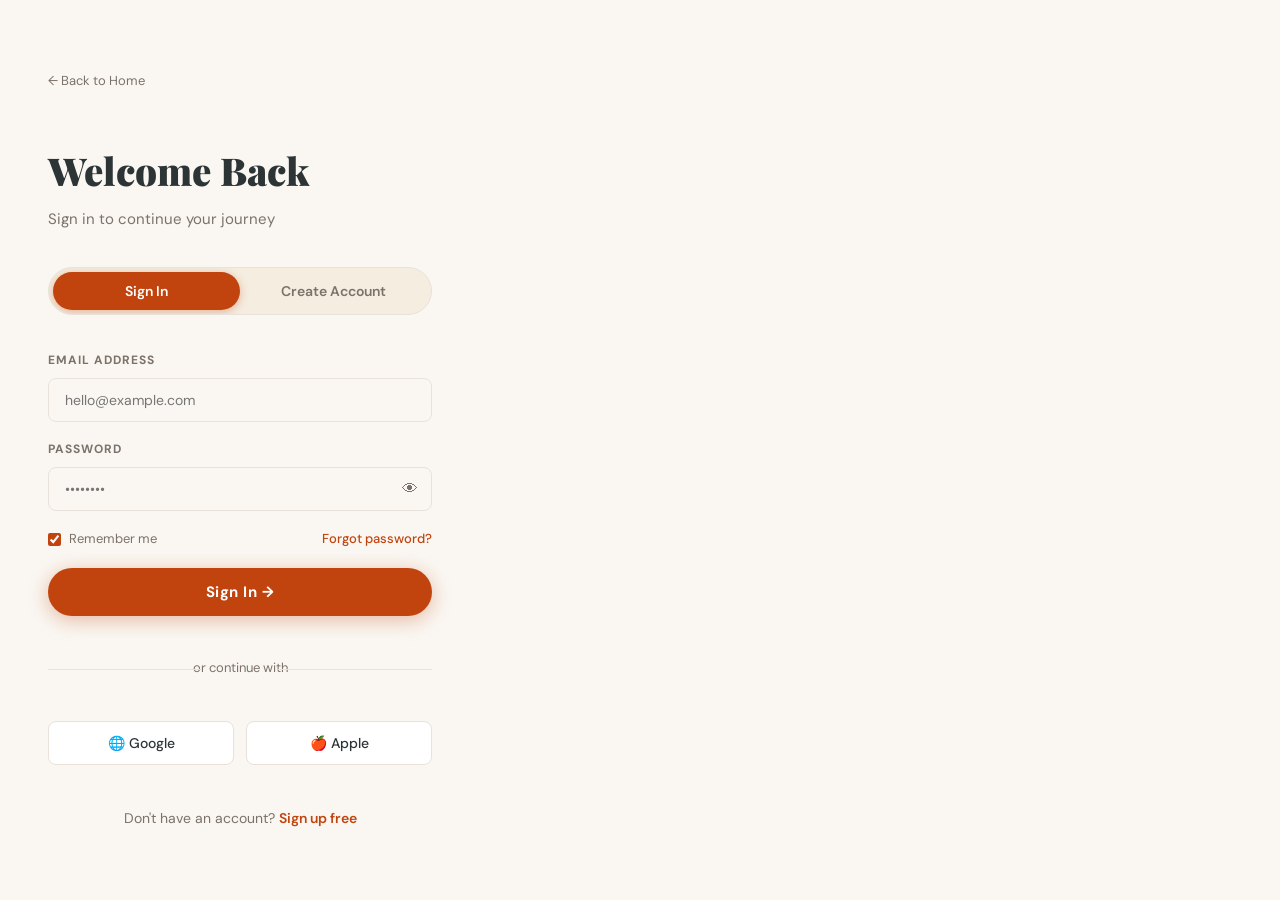
==== auth.html @ 00dd5964 "Files added" ====
<!DOCTYPE html>
<html lang="en">
<head>
  <meta charset="UTF-8">
  <meta name="viewport" content="width=device-width, initial-scale=1.0">
  <title>Login — Safar Mehfil</title>
  <link rel="stylesheet" href="styles.css">
  <style>
    body { background: var(--cream); }
    .auth-page { min-height: 100vh; display: flex; }
    .auth-left {
      flex: 1;
      position: relative;
      overflow: hidden;
    }
    .auth-left-bg {
      position: absolute; inset: 0;
      background: url('https://images.unsplash.com/photo-1476514525535-07fb3b4ae5f1?w=1000&q=80') center/cover no-repeat;
    }
    .auth-left-overlay {
      position: absolute; inset: 0;
      background: linear-gradient(to top, rgba(20,12,5,.88) 35%, rgba(20,12,5,.3));
      padding: 48px;
      display: flex; flex-direction: column; justify-content: space-between;
    }
    .auth-left-logo { display: flex; align-items: center; gap: 10px; color: #fff; font-family: var(--font-display); font-size: 20px; font-weight: 700; }
    .auth-left-content { color: #fff; }
    .auth-left-title { font-family: var(--font-display); font-size: 3.2rem; font-weight: 900; line-height: 1.05; margin-bottom: 20px; }
    .auth-left-title em { font-style: italic; color: var(--gold); }
    .auth-left-subtitle { font-size: 1.05rem; color: rgba(255,255,255,.7); max-width: 380px; line-height: 1.7; }
    .auth-left-features { display: flex; flex-direction: column; gap: 14px; margin-top: 32px; }
    .auth-feature { display: flex; align-items: center; gap: 12px; color: rgba(255,255,255,.85); font-size: 14px; }
    .auth-feature-icon { width: 32px; height: 32px; border-radius: 8px; background: rgba(255,255,255,.12); display: flex; align-items: center; justify-content: center; font-size: 14px; flex-shrink: 0; }
    .auth-right {
      width: 480px;
      padding: 60px 48px;
      display: flex;
      flex-direction: column;
      justify-content: center;
      background: var(--cream);
      overflow-y: auto;
    }
    .back-link { display: flex; align-items: center; gap: 6px; font-size: 13px; color: var(--warm-gray); margin-bottom: 48px; transition: color var(--transition); }
    .back-link:hover { color: var(--terracotta); }
    .auth-title { font-family: var(--font-display); font-size: 2.4rem; font-weight: 900; margin-bottom: 6px; color: var(--slate); }
    .auth-subtitle { color: var(--warm-gray); margin-bottom: 36px; font-size: 15px; }
    .auth-tabs { display: flex; background: var(--sand); border-radius: 50px; padding: 4px; margin-bottom: 36px; gap: 0; }
    .auth-tab { flex: 1; padding: 10px 20px; border-radius: 50px; font-size: 14px; font-weight: 600; color: var(--warm-gray); transition: all var(--transition); text-align: center; }
    .auth-tab.active { background: var(--terracotta); color: #fff; box-shadow: 0 2px 8px rgba(193,68,14,.35); }
    .form-row { display: grid; grid-template-columns: 1fr 1fr; gap: 16px; }
    .password-wrapper { position: relative; }
    .password-toggle { position: absolute; right: 14px; top: 50%; transform: translateY(-50%); font-size: 16px; cursor: pointer; color: var(--warm-gray); }
    .remember-row { display: flex; align-items: center; justify-content: space-between; gap: 12px; }
    .checkbox-label { display: flex; align-items: center; gap: 8px; font-size: 13px; color: var(--warm-gray); cursor: pointer; }
    .checkbox-label input { accent-color: var(--terracotta); }
    .forgot-link { font-size: 13px; color: var(--terracotta); font-weight: 500; }
    .auth-submit { width: 100%; padding: 14px; background: var(--terracotta); color: #fff; border-radius: 50px; font-size: 15px; font-weight: 700; letter-spacing: 0.5px; transition: all var(--transition); box-shadow: 0 4px 20px rgba(193,68,14,.35); }
    .auth-submit:hover { background: var(--rust); transform: translateY(-2px); box-shadow: 0 8px 28px rgba(193,68,14,.45); }
    .auth-divider { text-align: center; color: var(--warm-gray); font-size: 13px; position: relative; margin: 24px 0; }
    .auth-divider::before, .auth-divider::after { content: ''; position: absolute; top: 50%; width: 40%; height: 1px; background: var(--light-gray); }
    .auth-divider::before { left: 0; }
    .auth-divider::after { right: 0; }
    .social-btns { display: grid; grid-template-columns: 1fr 1fr; gap: 12px; }
    .social-btn { display: flex; align-items: center; justify-content: center; gap: 8px; padding: 12px; border: 1.5px solid var(--light-gray); border-radius: var(--radius-sm); font-size: 14px; font-weight: 500; color: var(--slate); transition: all var(--transition); background: var(--white); }
    .social-btn:hover { border-color: var(--terracotta); color: var(--terracotta); }
    .auth-switch { text-align: center; font-size: 14px; color: var(--warm-gray); margin-top: 24px; }
    .auth-switch a { color: var(--terracotta); font-weight: 600; }
    @media (max-width: 1024px) { .auth-left { display: none; } .auth-right { width: 100%; } }
    @media (max-width: 480px) { .auth-right { padding: 32px 24px; } .form-row { grid-template-columns: 1fr; } .auth-title { font-size: 2rem; } }
  </style>
</head>
<body>

<div class="toast-container" id="toast-container"></div>

<div class="auth-page">
  <!-- Left visual -->
  <div class="auth-left">
    <div class="auth-left-bg"></div>
    <div class="auth-left-overlay">
      <div class="auth-left-logo">
        <div class="logo-icon">✈</div>
        Safar Mehfil
      </div>
      <div class="auth-left-content">
        <h2 class="auth-left-title">Your World<br><em>Awaits You</em></h2>
        <p class="auth-left-subtitle">Join 98,000+ travellers discovering, saving, and reliving the world's most extraordinary destinations.</p>
        <div class="auth-left-features">
          <div class="auth-feature">
            <div class="auth-feature-icon">🌍</div>
            <span>Explore 2,400+ curated destinations worldwide</span>
          </div>
          <div class="auth-feature">
            <div class="auth-feature-icon">❤️</div>
            <span>Save your dream destinations to a personal wishlist</span>
          </div>
          <div class="auth-feature">
            <div class="auth-feature-icon">📸</div>
            <span>Capture and relive your travel memories forever</span>
          </div>
          <div class="auth-feature">
            <div class="auth-feature-icon">📖</div>
            <span>Flip through our beautiful interactive guidebook</span>
          </div>
        </div>
      </div>
      <div style="color:rgba(255,255,255,.4);font-size:12px">
        © 2025 Safar Mehfil. All rights reserved.
      </div>
    </div>
  </div>

  <!-- Right form -->
  <div class="auth-right">
    <a href="index.html" class="back-link">← Back to Home</a>

    <div class="auth-title" id="auth-title">Welcome Back</div>
    <div class="auth-subtitle" id="auth-subtitle">Sign in to continue your journey</div>

    <!-- Tabs -->
    <div class="auth-tabs">
      <button class="auth-tab active" data-tab="login" id="tab-login">Sign In</button>
      <button class="auth-tab" data-tab="signup" id="tab-signup">Create Account</button>
    </div>

    <!-- Login Form -->
    <div class="auth-form active" id="form-login" style="display:flex; flex-direction:column; gap:18px">
      <div class="form-group" style="margin-bottom:0">
        <label class="form-label" for="login-email">Email Address</label>
        <input class="form-input" type="email" id="login-email" placeholder="hello@example.com">
      </div>
      <div class="form-group" style="margin-bottom:0">
        <label class="form-label" for="login-password">Password</label>
        <div class="password-wrapper">
          <input class="form-input" type="password" id="login-password" placeholder="••••••••">
          <span class="password-toggle" onclick="togglePass('login-password', this)">👁</span>
        </div>
      </div>
      <div class="remember-row">
        <label class="checkbox-label">
          <input type="checkbox" checked>
          Remember me
        </label>
        <a href="#" class="forgot-link">Forgot password?</a>
      </div>
      <button class="auth-submit" id="login-btn">Sign In →</button>

      <div class="auth-divider">or continue with</div>
      <div class="social-btns">
        <button class="social-btn">🌐 Google</button>
        <button class="social-btn">🍎 Apple</button>
      </div>
      <div class="auth-switch">
        Don't have an account? <a href="#" onclick="switchTab('signup')">Sign up free</a>
      </div>
    </div>

    <!-- Signup Form -->
    <div class="auth-form" id="form-signup" style="display:none; flex-direction:column; gap:18px">
      <div class="form-row">
        <div class="form-group" style="margin-bottom:0">
          <label class="form-label" for="signup-first">First Name</label>
          <input class="form-input" type="text" id="signup-first" placeholder="Jane">
        </div>
        <div class="form-group" style="margin-bottom:0">
          <label class="form-label" for="signup-last">Last Name</label>
          <input class="form-input" type="text" id="signup-last" placeholder="Doe">
        </div>
      </div>
      <div class="form-group" style="margin-bottom:0">
        <label class="form-label" for="signup-email">Email Address</label>
        <input class="form-input" type="email" id="signup-email" placeholder="hello@example.com">
      </div>
      <div class="form-group" style="margin-bottom:0">
        <label class="form-label" for="signup-password">Password</label>
        <div class="password-wrapper">
          <input class="form-input" type="password" id="signup-password" placeholder="Min. 8 characters">
          <span class="password-toggle" onclick="togglePass('signup-password', this)">👁</span>
        </div>
      </div>
      <label class="checkbox-label">
        <input type="checkbox">
        I agree to the <a href="#" style="color:var(--terracotta)">Terms of Service</a> and <a href="#" style="color:var(--terracotta)">Privacy Policy</a>
      </label>
      <button class="auth-submit" id="signup-btn">Create Account →</button>

      <div class="auth-divider">or sign up with</div>
      <div class="social-btns">
        <button class="social-btn">🌐 Google</button>
        <button class="social-btn">🍎 Apple</button>
      </div>
      <div class="auth-switch">
        Already have an account? <a href="#" onclick="switchTab('login')">Sign in</a>
      </div>
    </div>
  </div>
</div>

<script src="script.js"></script>
<script>
  function switchTab(tab) {
    const tabs = document.querySelectorAll('.auth-tab');
    const forms = { login: document.getElementById('form-login'), signup: document.getElementById('form-signup') };
    tabs.forEach(t => t.classList.toggle('active', t.dataset.tab === tab));
    Object.entries(forms).forEach(([k, f]) => { f.style.display = k === tab ? 'flex' : 'none'; });
    document.getElementById('auth-title').textContent = tab === 'login' ? 'Welcome Back' : 'Join the Journey';
    document.getElementById('auth-subtitle').textContent = tab === 'login' ? 'Sign in to continue your journey' : 'Create your free account today';
  }

  document.querySelectorAll('.auth-tab').forEach(tab => {
    tab.addEventListener('click', () => switchTab(tab.dataset.tab));
  });

  function togglePass(id, icon) {
    const input = document.getElementById(id);
    if (input.type === 'password') { input.type = 'text'; icon.textContent = '🙈'; }
    else { input.type = 'password'; icon.textContent = '👁'; }
  }

  // Apply dark mode to navbar in auth
  const navbarEl = document.getElementById('navbar');
  if (navbarEl) navbarEl.style.display = 'none';
</script>
</body>
</html>
---- styles.css ----
/* ============================================================
   Safar Mehfil — Global Stylesheet
   Aesthetic: Editorial / Warm Luxury / Organic
   ============================================================ */

@import url('https://fonts.googleapis.com/css2?family=Playfair+Display:ital,wght@0,400;0,700;0,900;1,400;1,700&family=DM+Sans:wght@300;400;500;600&family=Cormorant+Garamond:ital,wght@0,300;0,500;1,300;1,500&display=swap');

/* ── CSS Variables ── */
:root {
  --sand:       #f5ede0;
  --cream:      #faf7f2;
  --terracotta: #c1440e;
  --rust:       #e05c2a;
  --gold:       #c9963b;
  --moss:       #4a6741;
  --slate:      #2d3436;
  --warm-gray:  #7c7269;
  --light-gray: #e8e2da;
  --white:      #ffffff;
  --shadow-sm:  0 2px 12px rgba(45,52,54,.08);
  --shadow-md:  0 8px 32px rgba(45,52,54,.14);
  --shadow-lg:  0 20px 60px rgba(45,52,54,.18);
  --radius-sm:  8px;
  --radius-md:  16px;
  --radius-lg:  28px;
  --font-display: 'Playfair Display', Georgia, serif;
  --font-body:    'DM Sans', sans-serif;
  --font-accent:  'Cormorant Garamond', Georgia, serif;
  --transition:   0.3s cubic-bezier(0.4,0,0.2,1);
}

/* Dark mode */
[data-theme="dark"] {
  --sand:       #1e1a17;
  --cream:      #13110e;
  --terracotta: #e05c2a;
  --gold:       #d4a84b;
  --moss:       #6a9461;
  --slate:      #f5ede0;
  --warm-gray:  #a09690;
  --light-gray: #2e2822;
  --white:      #1e1a17;
  --shadow-sm:  0 2px 12px rgba(0,0,0,.3);
  --shadow-md:  0 8px 32px rgba(0,0,0,.4);
  --shadow-lg:  0 20px 60px rgba(0,0,0,.5);
}

/* ── Reset & Base ── */
*, *::before, *::after { box-sizing: border-box; margin: 0; padding: 0; }
html { scroll-behavior: smooth; font-size: 16px; }
body {
  font-family: var(--font-body);
  background: var(--cream);
  color: var(--slate);
  line-height: 1.6;
  overflow-x: hidden;
  transition: background var(--transition), color var(--transition);
}
img { display: block; width: 100%; height: 100%; object-fit: cover; }
a { color: inherit; text-decoration: none; }
ul { list-style: none; }
button { cursor: pointer; border: none; background: none; font-family: var(--font-body); }
input, textarea, select { font-family: var(--font-body); }

/* ── Scrollbar ── */
::-webkit-scrollbar { width: 6px; }
::-webkit-scrollbar-track { background: var(--cream); }
::-webkit-scrollbar-thumb { background: var(--gold); border-radius: 3px; }

/* ── Utility Classes ── */
.container { max-width: 1280px; margin: 0 auto; padding: 0 24px; }
.section-label {
  font-family: var(--font-body);
  font-size: 11px;
  font-weight: 600;
  letter-spacing: 3px;
  text-transform: uppercase;
  color: var(--terracotta);
  margin-bottom: 12px;
}
.section-title {
  font-family: var(--font-display);
  font-size: clamp(2rem, 4vw, 3.2rem);
  font-weight: 700;
  color: var(--slate);
  line-height: 1.15;
}
.btn {
  display: inline-flex;
  align-items: center;
  gap: 8px;
  padding: 12px 28px;
  border-radius: 50px;
  font-size: 14px;
  font-weight: 600;
  letter-spacing: 0.5px;
  transition: all var(--transition);
}
.btn-primary {
  background: var(--terracotta);
  color: #fff;
  box-shadow: 0 4px 20px rgba(193,68,14,.35);
}
.btn-primary:hover { background: var(--rust); transform: translateY(-2px); box-shadow: 0 8px 28px rgba(193,68,14,.45); }
.btn-outline {
  background: transparent;
  color: var(--slate);
  border: 1.5px solid var(--light-gray);
}
.btn-outline:hover { border-color: var(--terracotta); color: var(--terracotta); transform: translateY(-2px); }
.btn-ghost {
  background: rgba(255,255,255,.15);
  color: #fff;
  border: 1.5px solid rgba(255,255,255,.4);
  backdrop-filter: blur(8px);
}
.btn-ghost:hover { background: rgba(255,255,255,.25); }
.tag {
  display: inline-block;
  padding: 4px 12px;
  border-radius: 20px;
  font-size: 11px;
  font-weight: 600;
  letter-spacing: 0.5px;
  background: var(--sand);
  color: var(--warm-gray);
}
.tag-terracotta { background: rgba(193,68,14,.12); color: var(--terracotta); }
.tag-moss { background: rgba(74,103,65,.12); color: var(--moss); }
.tag-gold { background: rgba(201,150,59,.15); color: var(--gold); }

/* ============================================================
   NAVBAR
   ============================================================ */
.navbar {
  position: fixed;
  top: 0; left: 0; right: 0;
  z-index: 1000;
  padding: 0 24px;
  height: 72px;
  display: flex;
  align-items: center;
  justify-content: space-between;
  transition: all var(--transition);
}
.navbar.scrolled {
  background: var(--cream);
  box-shadow: var(--shadow-sm);
  border-bottom: 1px solid var(--light-gray);
}
.navbar.transparent { background: transparent; }
.navbar-logo {
  display: flex;
  align-items: center;
  gap: 10px;
  font-family: var(--font-display);
  font-size: 22px;
  font-weight: 700;
  color: var(--slate);
  z-index: 1001;
}
.navbar.transparent .navbar-logo,
.navbar.transparent .nav-link { color: #fff; }
.navbar.transparent .nav-link::after { background: #fff; }
.logo-icon {
  width: 36px; height: 36px;
  background: var(--terracotta);
  border-radius: 10px;
  display: flex; align-items: center; justify-content: center;
  color: #fff; font-size: 18px;
  flex-shrink: 0;
}
.nav-links {
  display: flex;
  align-items: center;
  gap: 8px;
}
.nav-link {
  position: relative;
  padding: 8px 14px;
  font-size: 14px;
  font-weight: 500;
  color: var(--slate);
  border-radius: var(--radius-sm);
  transition: color var(--transition);
}
.nav-link::after {
  content: '';
  position: absolute;
  bottom: 4px; left: 14px; right: 14px;
  height: 2px;
  background: var(--terracotta);
  border-radius: 1px;
  transform: scaleX(0);
  transition: transform var(--transition);
}
.nav-link:hover::after,
.nav-link.active::after { transform: scaleX(1); }
.nav-link:hover { color: var(--terracotta); }
.nav-link.active { color: var(--terracotta); }
.nav-actions {
  display: flex;
  align-items: center;
  gap: 12px;
}
.nav-btn-login {
  padding: 8px 20px;
  border-radius: 50px;
  font-size: 13px;
  font-weight: 600;
  background: var(--terracotta);
  color: #fff;
  transition: all var(--transition);
}
.nav-btn-login:hover { background: var(--rust); transform: translateY(-1px); }
.dark-toggle {
  width: 36px; height: 36px;
  border-radius: 50%;
  display: flex; align-items: center; justify-content: center;
  font-size: 16px;
  background: var(--sand);
  color: var(--slate);
  transition: all var(--transition);
}
.dark-toggle:hover { background: var(--light-gray); }
.hamburger {
  display: none;
  flex-direction: column;
  gap: 5px;
  width: 36px; height: 36px;
  align-items: center;
  justify-content: center;
  z-index: 1001;
  border-radius: var(--radius-sm);
}
.hamburger span {
  display: block;
  width: 22px; height: 2px;
  background: var(--slate);
  border-radius: 2px;
  transition: all var(--transition);
}
.navbar.transparent .hamburger span { background: #fff; }
.hamburger.open span:nth-child(1) { transform: translateY(7px) rotate(45deg); }
.hamburger.open span:nth-child(2) { opacity: 0; transform: scaleX(0); }
.hamburger.open span:nth-child(3) { transform: translateY(-7px) rotate(-45deg); }

/* Mobile Nav */
.mobile-nav {
  display: none;
  position: fixed;
  inset: 0;
  z-index: 999;
  background: var(--cream);
  padding: 100px 32px 40px;
  flex-direction: column;
  gap: 8px;
  transform: translateX(100%);
  transition: transform 0.4s cubic-bezier(0.4,0,0.2,1);
}
.mobile-nav.open { transform: translateX(0); }
.mobile-nav-link {
  font-family: var(--font-display);
  font-size: 2rem;
  font-weight: 700;
  color: var(--slate);
  padding: 12px 0;
  border-bottom: 1px solid var(--light-gray);
  transition: color var(--transition);
}
.mobile-nav-link:hover { color: var(--terracotta); }
.mobile-nav-actions { margin-top: 32px; display: flex; flex-direction: column; gap: 12px; }

/* ============================================================
   HERO SECTION
   ============================================================ */
.hero {
  position: relative;
  height: 100vh;
  min-height: 600px;
  display: flex;
  align-items: center;
  overflow: hidden;
}
.hero-bg {
  position: absolute;
  inset: 0;
  background: url('https://images.unsplash.com/photo-1506905925346-21bda4d32df4?w=1600&q=80') center/cover no-repeat;
}
.hero-overlay {
  position: absolute;
  inset: 0;
  background: linear-gradient(135deg, rgba(20,15,10,.72) 0%, rgba(45,30,20,.35) 60%, rgba(15,10,5,.5) 100%);
}
.hero-content {
  position: relative;
  z-index: 2;
  max-width: 720px;
}
.hero-eyebrow {
  display: inline-flex;
  align-items: center;
  gap: 8px;
  background: rgba(255,255,255,.12);
  backdrop-filter: blur(12px);
  border: 1px solid rgba(255,255,255,.2);
  border-radius: 50px;
  padding: 6px 16px;
  font-size: 12px;
  font-weight: 600;
  letter-spacing: 2px;
  text-transform: uppercase;
  color: #fff;
  margin-bottom: 24px;
}
.hero-eyebrow-dot { width: 6px; height: 6px; border-radius: 50%; background: var(--gold); }
.hero-title {
  font-family: var(--font-display);
  font-size: clamp(2.8rem, 7vw, 5.5rem);
  font-weight: 900;
  color: #fff;
  line-height: 1.05;
  margin-bottom: 20px;
}
.hero-title em { font-style: italic; color: var(--gold); }
.hero-subtitle {
  font-size: clamp(1rem, 2vw, 1.2rem);
  color: rgba(255,255,255,.8);
  font-weight: 300;
  max-width: 520px;
  margin-bottom: 40px;
}
.hero-actions { display: flex; gap: 16px; flex-wrap: wrap; margin-bottom: 56px; }
.hero-stats {
  display: flex;
  gap: 40px;
}
.hero-stat { color: #fff; }
.hero-stat-number {
  font-family: var(--font-display);
  font-size: 2rem;
  font-weight: 700;
  color: var(--gold);
  line-height: 1;
}
.hero-stat-label { font-size: 12px; opacity: 0.7; margin-top: 4px; }
.hero-scroll {
  position: absolute;
  bottom: 32px; left: 50%;
  transform: translateX(-50%);
  display: flex; flex-direction: column; align-items: center; gap: 8px;
  color: rgba(255,255,255,.6);
  font-size: 11px; letter-spacing: 2px; text-transform: uppercase;
  z-index: 2;
  animation: bounce 2s infinite;
}
.hero-scroll span { font-size: 20px; }
@keyframes bounce { 0%,100%{transform:translateX(-50%) translateY(0)} 50%{transform:translateX(-50%) translateY(8px)} }

/* ── Search Bar ── */
.search-section {
  padding: 40px 0;
  background: var(--cream);
}
.search-bar {
  display: flex;
  align-items: center;
  background: var(--white);
  border: 1.5px solid var(--light-gray);
  border-radius: var(--radius-lg);
  padding: 6px 8px 6px 24px;
  gap: 12px;
  box-shadow: var(--shadow-sm);
  transition: all var(--transition);
  max-width: 680px;
  margin: 0 auto;
}
.search-bar:focus-within { border-color: var(--terracotta); box-shadow: 0 0 0 4px rgba(193,68,14,.1), var(--shadow-md); }
.search-bar input {
  flex: 1;
  border: none;
  outline: none;
  background: transparent;
  font-size: 15px;
  color: var(--slate);
}
.search-bar input::placeholder { color: var(--warm-gray); }
.search-icon { font-size: 18px; color: var(--warm-gray); flex-shrink: 0; }
.search-divider { width: 1px; height: 28px; background: var(--light-gray); }
.search-select {
  border: none; outline: none; background: transparent;
  font-size: 13px; color: var(--warm-gray); padding: 4px 8px;
  cursor: pointer;
}
.search-btn {
  padding: 10px 24px;
  background: var(--terracotta);
  color: #fff;
  border-radius: 20px;
  font-size: 14px;
  font-weight: 600;
  transition: all var(--transition);
  white-space: nowrap;
}
.search-btn:hover { background: var(--rust); }

/* ── Section Spacing ── */
.section { padding: 80px 0; }
.section-header { margin-bottom: 48px; }
.section-header-row { display: flex; align-items: flex-end; justify-content: space-between; gap: 20px; flex-wrap: wrap; }
.view-all { font-size: 13px; font-weight: 600; color: var(--terracotta); display: flex; align-items: center; gap: 4px; }
.view-all:hover { gap: 8px; }

/* ============================================================
   CARDS
   ============================================================ */
.cards-grid {
  display: grid;
  grid-template-columns: repeat(auto-fill, minmax(300px, 1fr));
  gap: 28px;
}
.destination-card {
  background: var(--white);
  border-radius: var(--radius-md);
  overflow: hidden;
  box-shadow: var(--shadow-sm);
  transition: all var(--transition);
  position: relative;
}
.destination-card:hover { transform: translateY(-6px); box-shadow: var(--shadow-md); }
.card-image {
  position: relative;
  height: 220px;
  overflow: hidden;
}
.card-image img { transition: transform 0.5s ease; }
.destination-card:hover .card-image img { transform: scale(1.07); }
.card-badge {
  position: absolute;
  top: 14px; left: 14px;
  background: rgba(255,255,255,.9);
  backdrop-filter: blur(8px);
  border-radius: 20px;
  padding: 4px 12px;
  font-size: 11px;
  font-weight: 700;
  color: var(--terracotta);
  letter-spacing: 0.5px;
}
.card-wishlist-btn {
  position: absolute;
  top: 12px; right: 12px;
  width: 36px; height: 36px;
  border-radius: 50%;
  background: rgba(255,255,255,.9);
  backdrop-filter: blur(8px);
  display: flex; align-items: center; justify-content: center;
  font-size: 16px;
  transition: all var(--transition);
  color: var(--warm-gray);
}
.card-wishlist-btn:hover, .card-wishlist-btn.active { color: #e74c3c; background: #fff; transform: scale(1.1); }
.card-body { padding: 20px; }
.card-rating {
  display: flex; align-items: center; gap: 6px;
  font-size: 13px; color: var(--warm-gray);
  margin-bottom: 8px;
}
.card-rating .stars { color: var(--gold); font-size: 12px; }
.card-title {
  font-family: var(--font-display);
  font-size: 1.3rem;
  font-weight: 700;
  color: var(--slate);
  margin-bottom: 4px;
  line-height: 1.2;
}
.card-location { font-size: 13px; color: var(--warm-gray); margin-bottom: 14px; display: flex; align-items: center; gap: 4px; }
.card-tags { display: flex; gap: 6px; flex-wrap: wrap; margin-bottom: 16px; }
.card-actions { display: flex; gap: 10px; }
.card-action-btn {
  flex: 1;
  padding: 9px 14px;
  border-radius: var(--radius-sm);
  font-size: 12px;
  font-weight: 600;
  text-align: center;
  transition: all var(--transition);
}
.card-action-btn.primary { background: var(--terracotta); color: #fff; }
.card-action-btn.primary:hover { background: var(--rust); }
.card-action-btn.secondary { background: var(--sand); color: var(--slate); }
.card-action-btn.secondary:hover { background: var(--light-gray); }
.card-action-btn.visited { background: var(--moss); color: #fff; }

/* ── Categories ── */
.categories-grid {
  display: grid;
  grid-template-columns: repeat(4, 1fr);
  gap: 20px;
}
.category-card {
  position: relative;
  height: 200px;
  border-radius: var(--radius-md);
  overflow: hidden;
  cursor: pointer;
  transition: transform var(--transition);
}
.category-card:hover { transform: scale(1.03); }
.category-card img { transition: transform 0.5s ease; }
.category-card:hover img { transform: scale(1.08); }
.category-overlay {
  position: absolute; inset: 0;
  background: linear-gradient(to top, rgba(20,15,10,.75) 40%, transparent);
  display: flex; align-items: flex-end; padding: 20px;
}
.category-info { color: #fff; }
.category-icon { font-size: 24px; margin-bottom: 6px; }
.category-name { font-family: var(--font-display); font-size: 1.2rem; font-weight: 700; }
.category-count { font-size: 12px; opacity: 0.75; }

/* ── Trending Horizontal Scroll ── */
.trending-scroll {
  display: flex;
  gap: 20px;
  overflow-x: auto;
  padding-bottom: 12px;
  scroll-snap-type: x mandatory;
  -webkit-overflow-scrolling: touch;
}
.trending-scroll::-webkit-scrollbar { height: 3px; }
.trending-scroll::-webkit-scrollbar-thumb { background: var(--gold); border-radius: 2px; }
.trending-card {
  flex: 0 0 260px;
  scroll-snap-align: start;
  border-radius: var(--radius-md);
  overflow: hidden;
  position: relative;
  height: 340px;
  cursor: pointer;
  transition: transform var(--transition);
}
.trending-card:hover { transform: scale(1.02); }
.trending-card .overlay {
  position: absolute; inset: 0;
  background: linear-gradient(to top, rgba(20,12,5,.85) 50%, transparent);
  display: flex; flex-direction: column; justify-content: flex-end;
  padding: 20px;
  color: #fff;
}
.trending-rank {
  font-family: var(--font-display);
  font-size: 3rem;
  font-weight: 900;
  color: rgba(255,255,255,.15);
  position: absolute;
  top: 12px; left: 16px;
  line-height: 1;
}
.trending-name { font-family: var(--font-display); font-size: 1.3rem; font-weight: 700; }
.trending-location { font-size: 12px; opacity: 0.75; margin-top: 4px; }

/* ============================================================
   EXPLORE PAGE
   ============================================================ */
.explore-header {
  padding: 120px 0 60px;
  background: var(--sand);
  text-align: center;
}
.filter-bar {
  display: flex;
  gap: 12px;
  flex-wrap: wrap;
  align-items: center;
  padding: 20px 0;
  border-bottom: 1px solid var(--light-gray);
  margin-bottom: 40px;
}
.filter-chip {
  padding: 8px 18px;
  border-radius: 50px;
  font-size: 13px;
  font-weight: 500;
  background: var(--sand);
  color: var(--slate);
  border: 1.5px solid var(--light-gray);
  cursor: pointer;
  transition: all var(--transition);
  white-space: nowrap;
}
.filter-chip:hover, .filter-chip.active {
  background: var(--terracotta);
  color: #fff;
  border-color: var(--terracotta);
}
.results-count { font-size: 14px; color: var(--warm-gray); margin-left: auto; }
.explore-grid {
  display: grid;
  grid-template-columns: repeat(auto-fill, minmax(310px, 1fr));
  gap: 28px;
}

/* ============================================================
   GUIDEBOOK PAGE
   ============================================================ */
.guidebook-header {
  padding: 120px 0 60px;
  text-align: center;
  background: linear-gradient(135deg, #2d1f14 0%, #4a3020 100%);
  color: #fff;
}
.guidebook-header .section-label { color: var(--gold); }
.guidebook-header .section-title { color: #fff; }
.book-container {
  display: flex;
  justify-content: center;
  align-items: center;
  padding: 60px 24px;
  background: var(--sand);
  min-height: 600px;
}
.book {
  width: 100%;
  max-width: 900px;
  display: flex;
  box-shadow: var(--shadow-lg);
  border-radius: 4px;
  position: relative;
}
.book-page {
  flex: 1;
  min-height: 580px;
  padding: 48px 44px;
  background: #fdfaf5;
  position: relative;
  overflow: hidden;
}
.book-page.left {
  border-radius: 8px 0 0 8px;
  border-right: 2px solid rgba(0,0,0,.08);
  background: linear-gradient(to right, #f7f2ea, #fdfaf5);
}
.book-page.right {
  border-radius: 0 8px 8px 0;
  background: linear-gradient(to left, #f7f2ea, #fdfaf5);
}
.book-spine {
  width: 32px;
  background: linear-gradient(to right, #c5b49a, #d4c4ae, #c5b49a);
  flex-shrink: 0;
  box-shadow: inset 0 0 8px rgba(0,0,0,.15);
}
.book-page-number {
  position: absolute;
  bottom: 24px;
  font-size: 12px;
  color: #b0a090;
  font-family: var(--font-accent);
  font-style: italic;
}
.book-page.left .book-page-number { left: 44px; }
.book-page.right .book-page-number { right: 44px; }
.book-page-label {
  font-size: 10px;
  letter-spacing: 3px;
  text-transform: uppercase;
  color: var(--terracotta);
  font-weight: 700;
  margin-bottom: 20px;
}
.book-destination-name {
  font-family: var(--font-display);
  font-size: 2.2rem;
  font-weight: 900;
  color: var(--slate);
  line-height: 1.1;
  margin-bottom: 8px;
}
.book-location {
  font-family: var(--font-accent);
  font-style: italic;
  font-size: 1rem;
  color: var(--warm-gray);
  margin-bottom: 20px;
}
.book-divider {
  width: 48px; height: 2px;
  background: var(--terracotta);
  margin-bottom: 20px;
  border-radius: 1px;
}
.book-description {
  font-size: 14px;
  color: var(--slate);
  line-height: 1.8;
  margin-bottom: 24px;
  font-family: var(--font-accent);
  font-size: 1rem;
}
.book-tags { display: flex; flex-wrap: wrap; gap: 6px; margin-bottom: 24px; }
.book-spots-title {
  font-size: 11px;
  font-weight: 700;
  letter-spacing: 2px;
  text-transform: uppercase;
  color: var(--warm-gray);
  margin-bottom: 12px;
}
.book-spots-list { display: flex; flex-direction: column; gap: 8px; }
.book-spot { display: flex; align-items: center; gap: 8px; font-size: 13px; color: var(--slate); }
.book-spot::before { content: '↝'; color: var(--terracotta); flex-shrink: 0; }
.book-image {
  width: 100%;
  height: 260px;
  border-radius: var(--radius-sm);
  overflow: hidden;
  margin-bottom: 20px;
}
.book-nav {
  display: flex;
  justify-content: center;
  align-items: center;
  gap: 20px;
  padding: 32px 0;
  background: var(--sand);
}
.book-nav-btn {
  display: flex; align-items: center; gap: 8px;
  padding: 12px 28px;
  background: var(--slate);
  color: #fff;
  border-radius: 50px;
  font-size: 14px;
  font-weight: 600;
  transition: all var(--transition);
}
.book-nav-btn:hover { background: var(--terracotta); transform: translateY(-2px); }
.book-nav-btn:disabled { background: var(--light-gray); color: var(--warm-gray); cursor: not-allowed; transform: none; }
.book-progress {
  font-family: var(--font-accent);
  font-style: italic;
  color: var(--warm-gray);
  font-size: 15px;
}
/* Page flip animation */
.book-page { transition: opacity 0.35s ease; }
.book-page.flipping { opacity: 0; }

/* ============================================================
   WISHLIST PAGE
   ============================================================ */
.wishlist-header {
  padding: 120px 0 60px;
  background: linear-gradient(135deg, var(--sand) 0%, var(--cream) 100%);
}
.wishlist-empty {
  text-align: center;
  padding: 100px 24px;
  color: var(--warm-gray);
}
.wishlist-empty-icon { font-size: 64px; margin-bottom: 20px; }
.wishlist-empty-title { font-family: var(--font-display); font-size: 1.8rem; color: var(--slate); margin-bottom: 12px; }
.wishlist-grid { display: grid; grid-template-columns: repeat(auto-fill, minmax(300px, 1fr)); gap: 28px; }

/* ============================================================
   MEMORIES PAGE
   ============================================================ */
.memories-header {
  padding: 120px 0 60px;
  background: #1a1208;
  color: #fff;
  text-align: center;
}
.memories-header .section-title { color: #fff; }
.memories-header .section-label { color: var(--gold); }
.memories-section { padding: 60px 0; }
.add-memory-btn-fab {
  position: fixed;
  bottom: 32px; right: 32px;
  z-index: 500;
  width: 56px; height: 56px;
  border-radius: 50%;
  background: var(--terracotta);
  color: #fff;
  font-size: 24px;
  display: flex; align-items: center; justify-content: center;
  box-shadow: 0 8px 24px rgba(193,68,14,.45);
  transition: all var(--transition);
}
.add-memory-btn-fab:hover { transform: scale(1.1) rotate(15deg); background: var(--rust); }
/* Masonry grid */
.memories-masonry {
  columns: 3;
  column-gap: 24px;
}
.memory-card {
  break-inside: avoid;
  margin-bottom: 24px;
  background: #fff;
  border-radius: var(--radius-sm);
  padding: 16px;
  box-shadow: var(--shadow-sm);
  position: relative;
  transform: rotate(var(--rotation, 0deg));
  transition: transform var(--transition), box-shadow var(--transition);
}
.memory-card:nth-child(odd) { --rotation: -1.2deg; }
.memory-card:nth-child(3n) { --rotation: 1deg; }
.memory-card:nth-child(4n) { --rotation: -0.6deg; }
.memory-card:hover { transform: rotate(0deg) scale(1.02); box-shadow: var(--shadow-md); z-index: 2; }
.memory-photo {
  width: 100%; aspect-ratio: 4/3;
  border-radius: 4px;
  overflow: hidden;
  margin-bottom: 12px;
  background: var(--sand);
  display: flex; align-items: center; justify-content: center;
  color: var(--warm-gray);
  font-size: 32px;
}
.memory-photo img { width: 100%; height: 100%; object-fit: cover; }
.memory-place { font-family: var(--font-display); font-size: 1.1rem; font-weight: 700; color: var(--slate); margin-bottom: 2px; }
.memory-location { font-size: 12px; color: var(--warm-gray); margin-bottom: 8px; }
.memory-date { font-size: 11px; color: var(--gold); font-weight: 600; letter-spacing: 0.5px; margin-bottom: 8px; }
.memory-note { font-size: 13px; color: var(--warm-gray); font-style: italic; line-height: 1.5; }
.memory-delete {
  position: absolute; top: 10px; right: 10px;
  width: 26px; height: 26px;
  border-radius: 50%; background: #fee; color: #e74c3c;
  font-size: 12px; display: flex; align-items: center; justify-content: center;
  opacity: 0; transition: opacity var(--transition);
}
.memory-card:hover .memory-delete { opacity: 1; }
.memory-delete:hover { background: #e74c3c; color: #fff; }

/* ── Add Memory Modal ── */
.modal-overlay {
  display: none;
  position: fixed; inset: 0; z-index: 2000;
  background: rgba(0,0,0,.5);
  backdrop-filter: blur(4px);
  align-items: center; justify-content: center;
  padding: 24px;
}
.modal-overlay.open { display: flex; }
.modal {
  background: var(--white);
  border-radius: var(--radius-md);
  padding: 40px;
  width: 100%; max-width: 520px;
  max-height: 90vh;
  overflow-y: auto;
  box-shadow: var(--shadow-lg);
  animation: slideUp 0.3s ease;
}
@keyframes slideUp { from{opacity:0;transform:translateY(20px)} to{opacity:1;transform:translateY(0)} }
.modal-title { font-family: var(--font-display); font-size: 1.8rem; font-weight: 700; margin-bottom: 24px; }
.form-group { margin-bottom: 20px; }
.form-label { display: block; font-size: 12px; font-weight: 700; letter-spacing: 1px; text-transform: uppercase; color: var(--warm-gray); margin-bottom: 8px; }
.form-input {
  width: 100%;
  padding: 12px 16px;
  border: 1.5px solid var(--light-gray);
  border-radius: var(--radius-sm);
  font-size: 14px;
  color: var(--slate);
  background: var(--cream);
  outline: none;
  transition: border-color var(--transition);
}
.form-input:focus { border-color: var(--terracotta); }
.form-textarea { resize: vertical; min-height: 80px; }
.file-upload {
  border: 2px dashed var(--light-gray);
  border-radius: var(--radius-sm);
  padding: 32px;
  text-align: center;
  cursor: pointer;
  transition: all var(--transition);
}
.file-upload:hover { border-color: var(--terracotta); background: rgba(193,68,14,.04); }
.file-upload input { display: none; }
.file-upload-icon { font-size: 32px; margin-bottom: 8px; }
.file-upload-text { font-size: 14px; color: var(--warm-gray); }
.modal-actions { display: flex; gap: 12px; margin-top: 24px; }
.modal-close { position: absolute; top: 20px; right: 20px; font-size: 20px; color: var(--warm-gray); transition: color var(--transition); }
.modal-close:hover { color: var(--terracotta); }

/* ============================================================
   AUTH PAGE
   ============================================================ */
.auth-page {
  min-height: 100vh;
  display: flex;
}
.auth-left {
  flex: 1;
  position: relative;
  overflow: hidden;
  display: none;
}
.auth-left img { position: absolute; inset: 0; }
.auth-left-overlay {
  position: absolute; inset: 0;
  background: linear-gradient(to top, rgba(20,15,10,.8) 30%, rgba(20,15,10,.2));
  padding: 48px;
  display: flex; flex-direction: column; justify-content: flex-end;
  color: #fff;
}
.auth-left-title {
  font-family: var(--font-display);
  font-size: 3rem;
  font-weight: 900;
  line-height: 1.1;
  margin-bottom: 16px;
}
.auth-right {
  width: 100%;
  max-width: 520px;
  padding: 48px 40px;
  display: flex;
  flex-direction: column;
  justify-content: center;
  background: var(--cream);
}
.auth-logo { margin-bottom: 48px; }
.auth-title { font-family: var(--font-display); font-size: 2.2rem; font-weight: 700; margin-bottom: 8px; }
.auth-subtitle { color: var(--warm-gray); margin-bottom: 40px; }
.auth-tabs { display: flex; gap: 0; margin-bottom: 32px; border-radius: var(--radius-sm); overflow: hidden; border: 1.5px solid var(--light-gray); }
.auth-tab {
  flex: 1;
  padding: 10px;
  text-align: center;
  font-size: 14px;
  font-weight: 600;
  color: var(--warm-gray);
  background: transparent;
  transition: all var(--transition);
}
.auth-tab.active { background: var(--terracotta); color: #fff; }
.auth-form { display: none; flex-direction: column; gap: 20px; }
.auth-form.active { display: flex; }
.auth-divider { text-align: center; color: var(--warm-gray); font-size: 13px; position: relative; }
.auth-divider::before, .auth-divider::after {
  content: ''; position: absolute; top: 50%;
  width: 42%; height: 1px; background: var(--light-gray);
}
.auth-divider::before { left: 0; }
.auth-divider::after { right: 0; }
.social-btn {
  display: flex; align-items: center; justify-content: center; gap: 10px;
  padding: 12px;
  border: 1.5px solid var(--light-gray);
  border-radius: var(--radius-sm);
  font-size: 14px; font-weight: 500;
  color: var(--slate);
  transition: all var(--transition);
  background: var(--white);
}
.social-btn:hover { border-color: var(--terracotta); }

/* ============================================================
   FOOTER
   ============================================================ */
.footer {
  background: var(--slate);
  color: rgba(255,255,255,.7);
  padding: 64px 0 32px;
}
.footer-grid {
  display: grid;
  grid-template-columns: 2fr 1fr 1fr 1fr;
  gap: 48px;
  margin-bottom: 48px;
}
.footer-brand .navbar-logo { color: #fff; margin-bottom: 16px; }
.footer-desc { font-size: 14px; line-height: 1.7; max-width: 280px; }
.footer-heading { font-size: 12px; font-weight: 700; letter-spacing: 2px; text-transform: uppercase; color: #fff; margin-bottom: 20px; }
.footer-links { display: flex; flex-direction: column; gap: 10px; }
.footer-link { font-size: 14px; transition: color var(--transition); }
.footer-link:hover { color: var(--gold); }
.footer-bottom {
  padding-top: 32px;
  border-top: 1px solid rgba(255,255,255,.1);
  display: flex; justify-content: space-between; align-items: center;
  flex-wrap: wrap; gap: 12px;
  font-size: 13px;
}
.footer-social { display: flex; gap: 12px; }
.footer-social-btn {
  width: 36px; height: 36px; border-radius: 50%;
  background: rgba(255,255,255,.1);
  display: flex; align-items: center; justify-content: center;
  font-size: 15px;
  transition: all var(--transition);
}
.footer-social-btn:hover { background: var(--terracotta); color: #fff; }

/* ============================================================
   TOAST
   ============================================================ */
.toast-container {
  position: fixed;
  bottom: 90px; right: 24px;
  z-index: 3000;
  display: flex;
  flex-direction: column;
  gap: 10px;
}
.toast {
  background: var(--slate);
  color: #fff;
  padding: 14px 20px;
  border-radius: var(--radius-sm);
  font-size: 14px;
  display: flex;
  align-items: center;
  gap: 10px;
  box-shadow: var(--shadow-md);
  animation: toastIn 0.3s ease, toastOut 0.3s ease 2.7s forwards;
  max-width: 300px;
}
.toast.success { border-left: 3px solid #27ae60; }
.toast.error { border-left: 3px solid #e74c3c; }
.toast.info { border-left: 3px solid var(--gold); }
@keyframes toastIn { from{opacity:0;transform:translateX(100%)} to{opacity:1;transform:translateX(0)} }
@keyframes toastOut { from{opacity:1;transform:translateX(0)} to{opacity:0;transform:translateX(100%)} }

/* ============================================================
   PROGRESS TRACKER
   ============================================================ */
.progress-tracker {
  position: fixed;
  top: 50%;
  left: 24px;
  transform: translateY(-50%);
  z-index: 100;
  background: var(--white);
  border-radius: var(--radius-md);
  padding: 16px 20px;
  box-shadow: var(--shadow-md);
  min-width: 140px;
  display: none;
}
.progress-tracker.visible { display: block; }
.progress-tracker-title { font-size: 10px; font-weight: 700; letter-spacing: 2px; text-transform: uppercase; color: var(--warm-gray); margin-bottom: 10px; }
.progress-tracker-count { font-family: var(--font-display); font-size: 2rem; font-weight: 900; color: var(--terracotta); line-height: 1; }
.progress-tracker-label { font-size: 12px; color: var(--warm-gray); }
.progress-bar { height: 4px; background: var(--light-gray); border-radius: 2px; margin-top: 10px; }
.progress-fill { height: 100%; background: var(--terracotta); border-radius: 2px; transition: width 0.5s ease; }

/* ============================================================
   SCROLL ANIMATIONS
   ============================================================ */
.reveal {
  opacity: 0;
  transform: translateY(24px);
  transition: opacity 0.6s ease, transform 0.6s ease;
}
.reveal.visible { opacity: 1; transform: translateY(0); }
.reveal-delay-1 { transition-delay: 0.1s; }
.reveal-delay-2 { transition-delay: 0.2s; }
.reveal-delay-3 { transition-delay: 0.3s; }
.reveal-delay-4 { transition-delay: 0.4s; }

/* ============================================================
   RESPONSIVE
   ============================================================ */
@media (max-width: 1024px) {
  .categories-grid { grid-template-columns: repeat(2, 1fr); }
  .footer-grid { grid-template-columns: 1fr 1fr; }
  .book { flex-direction: column; }
  .book-spine { display: none; }
  .book-page { min-height: auto; }
  .book-page.left { border-radius: var(--radius-md) var(--radius-md) 0 0; border-right: none; border-bottom: 2px solid rgba(0,0,0,.08); }
  .book-page.right { border-radius: 0 0 var(--radius-md) var(--radius-md); }
  .auth-left { display: none; }
  .memories-masonry { columns: 2; }
  .progress-tracker { display: none !important; }
}
@media (max-width: 768px) {
  .nav-links, .nav-actions { display: none; }
  .hamburger { display: flex; }
  .mobile-nav { display: flex; }
  .hero-stats { gap: 24px; }
  .hero-stat-number { font-size: 1.5rem; }
  .categories-grid { grid-template-columns: repeat(2, 1fr); gap: 12px; }
  .category-card { height: 160px; }
  .footer-grid { grid-template-columns: 1fr; gap: 32px; }
  .memories-masonry { columns: 1; }
  .search-bar { flex-wrap: wrap; border-radius: var(--radius-md); }
  .search-divider { display: none; }
  .search-select { display: none; }
}
@media (max-width: 480px) {
  .hero-title { font-size: 2.4rem; }
  .hero-actions { flex-direction: column; }
  .hero-stats { gap: 16px; }
  .cards-grid, .explore-grid, .wishlist-grid { grid-template-columns: 1fr; }
  .modal { padding: 24px; }
  .auth-right { padding: 32px 24px; }
  .add-memory-btn-fab { bottom: 16px; right: 16px; }
  .toast-container { right: 12px; left: 12px; bottom: 80px; }
  .toast { max-width: 100%; }
}
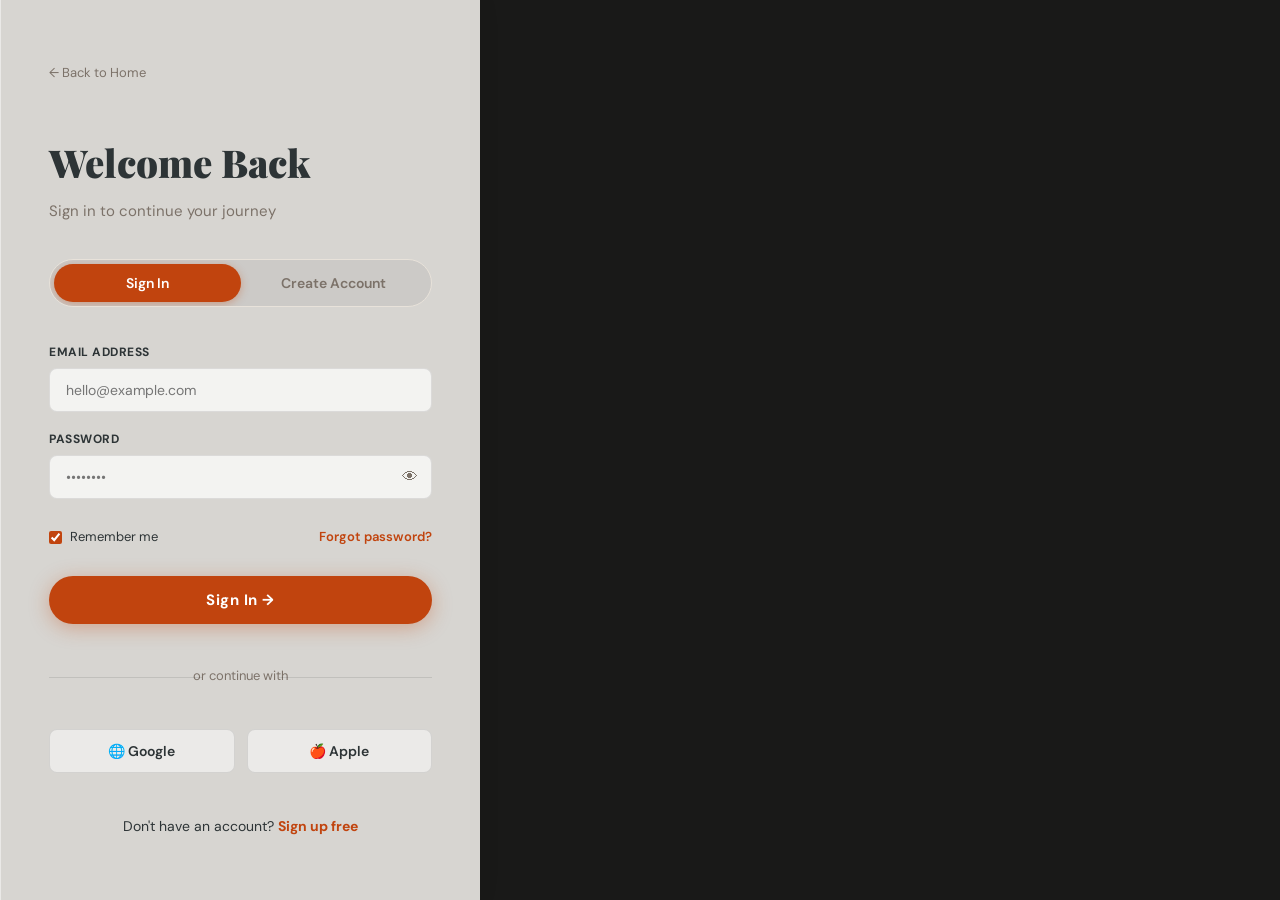
==== commit df241ea7: "Initiate via git push" ====
--- a/auth.html
+++ b/auth.html
@@ -6,67 +6,116 @@
   <title>Login — Safar Mehfil</title>
   <link rel="stylesheet" href="styles.css">
   <style>
-    body { background: var(--cream); }
-    .auth-page { min-height: 100vh; display: flex; }
+    body { background: #1a1a1a; margin: 0; font-family: var(--font-body); }
+    
+    /* 1. Set the background image on the whole page */
+    .auth-page { 
+      min-height: 100vh; 
+      display: flex; 
+      /* Make sure this path is correct for your image! */
+      background: url('images/machupicchu1.jpg') center/cover no-repeat;
+      position: relative;
+    }
+
+    /* 2. Add a slight dark tint so the white text on the left is readable */
+    .auth-page::before {
+      content: '';
+      position: absolute; inset: 0;
+      background: rgba(20, 12, 5, 0.1);
+      z-index: 0;
+    }
+
+    /* 3. The Left Side (Text and Features) */
     .auth-left {
       flex: 1;
       position: relative;
-      overflow: hidden;
-    }
-    .auth-left-bg {
-      position: absolute; inset: 0;
-      background: url('https://images.unsplash.com/photo-1476514525535-07fb3b4ae5f1?w=1000&q=80') center/cover no-repeat;
+      z-index: 1; 
     }
     .auth-left-overlay {
-      position: absolute; inset: 0;
-      background: linear-gradient(to top, rgba(20,12,5,.88) 35%, rgba(20,12,5,.3));
-      padding: 48px;
+      padding: 64px;
       display: flex; flex-direction: column; justify-content: space-between;
+      height: 100%;
+      box-sizing: border-box;
     }
     .auth-left-logo { display: flex; align-items: center; gap: 10px; color: #fff; font-family: var(--font-display); font-size: 20px; font-weight: 700; }
-    .auth-left-content { color: #fff; }
+    .auth-left-content { color: #fff; margin-top: -60px; }
     .auth-left-title { font-family: var(--font-display); font-size: 3.2rem; font-weight: 900; line-height: 1.05; margin-bottom: 20px; }
     .auth-left-title em { font-style: italic; color: var(--gold); }
-    .auth-left-subtitle { font-size: 1.05rem; color: rgba(255,255,255,.7); max-width: 380px; line-height: 1.7; }
+    .auth-left-subtitle { font-size: 1.05rem; color: rgba(255,255,255,.9); max-width: 380px; line-height: 1.7; }
     .auth-left-features { display: flex; flex-direction: column; gap: 14px; margin-top: 32px; }
-    .auth-feature { display: flex; align-items: center; gap: 12px; color: rgba(255,255,255,.85); font-size: 14px; }
-    .auth-feature-icon { width: 32px; height: 32px; border-radius: 8px; background: rgba(255,255,255,.12); display: flex; align-items: center; justify-content: center; font-size: 14px; flex-shrink: 0; }
+    .auth-feature { display: flex; align-items: center; gap: 12px; color: #fff; font-size: 14px; font-weight: 500;}
+    .auth-feature-icon { width: 32px; height: 32px; border-radius: 8px; background: rgba(255,255,255,.2); display: flex; align-items: center; justify-content: center; font-size: 14px; flex-shrink: 0; }
+
+    /* 4. The Right Side (Glassmorphism Form) */
     .auth-right {
       width: 480px;
       padding: 60px 48px;
       display: flex;
       flex-direction: column;
       justify-content: center;
-      background: var(--cream);
+      position: relative;
+      z-index: 1;
+      
+      /* GLASS EFFECT MAGIC */
+      background: rgba(250, 247, 242, 0.85); /* Semi-transparent cream */
+      backdrop-filter: blur(16px);           /* Blurs the background behind it */
+      -webkit-backdrop-filter: blur(16px);   /* Safari support */
+      border-left: 1px solid rgba(255, 255, 255, 0.5); /* Subtle border for glass edge */
+      box-shadow: -10px 0 30px rgba(0,0,0,0.1);
+      
       overflow-y: auto;
     }
-    .back-link { display: flex; align-items: center; gap: 6px; font-size: 13px; color: var(--warm-gray); margin-bottom: 48px; transition: color var(--transition); }
+
+    /* Form Styles (Unchanged) */
+    .back-link { display: flex; align-items: center; gap: 6px; font-size: 13px; color: var(--warm-gray); margin-bottom: 48px; transition: color var(--transition); text-decoration: none;}
     .back-link:hover { color: var(--terracotta); }
     .auth-title { font-family: var(--font-display); font-size: 2.4rem; font-weight: 900; margin-bottom: 6px; color: var(--slate); }
     .auth-subtitle { color: var(--warm-gray); margin-bottom: 36px; font-size: 15px; }
-    .auth-tabs { display: flex; background: var(--sand); border-radius: 50px; padding: 4px; margin-bottom: 36px; gap: 0; }
-    .auth-tab { flex: 1; padding: 10px 20px; border-radius: 50px; font-size: 14px; font-weight: 600; color: var(--warm-gray); transition: all var(--transition); text-align: center; }
+    .auth-tabs { display: flex; background: rgba(0,0,0,0.05); border-radius: 50px; padding: 4px; margin-bottom: 36px; gap: 0; }
+    .auth-tab { flex: 1; padding: 10px 20px; border-radius: 50px; font-size: 14px; font-weight: 600; color: var(--warm-gray); transition: all var(--transition); text-align: center; border: none; cursor: pointer; background: transparent;}
     .auth-tab.active { background: var(--terracotta); color: #fff; box-shadow: 0 2px 8px rgba(193,68,14,.35); }
     .form-row { display: grid; grid-template-columns: 1fr 1fr; gap: 16px; }
-    .password-wrapper { position: relative; }
+    .form-group { margin-bottom: 0; display: flex; flex-direction: column;}
+    .form-label { font-size: 12px; font-weight: 700; color: var(--slate); margin-bottom: 6px; text-transform: uppercase; letter-spacing: 0.5px;}
+    .form-input { padding: 12px 16px; border: 1.5px solid rgba(0,0,0,0.1); border-radius: 8px; font-size: 14px; background: rgba(255,255,255,0.7); outline: none; transition: all 0.3s ease; font-family: var(--font-body);}
+    .form-input:focus { border-color: var(--terracotta); background: #fff;}
+    .password-wrapper { position: relative; display: flex; flex-direction: column;}
     .password-toggle { position: absolute; right: 14px; top: 50%; transform: translateY(-50%); font-size: 16px; cursor: pointer; color: var(--warm-gray); }
-    .remember-row { display: flex; align-items: center; justify-content: space-between; gap: 12px; }
-    .checkbox-label { display: flex; align-items: center; gap: 8px; font-size: 13px; color: var(--warm-gray); cursor: pointer; }
+    .remember-row { display: flex; align-items: center; justify-content: space-between; gap: 12px; margin-top: 10px;}
+    .checkbox-label { display: flex; align-items: center; gap: 8px; font-size: 13px; color: var(--slate); cursor: pointer; }
     .checkbox-label input { accent-color: var(--terracotta); }
-    .forgot-link { font-size: 13px; color: var(--terracotta); font-weight: 500; }
-    .auth-submit { width: 100%; padding: 14px; background: var(--terracotta); color: #fff; border-radius: 50px; font-size: 15px; font-weight: 700; letter-spacing: 0.5px; transition: all var(--transition); box-shadow: 0 4px 20px rgba(193,68,14,.35); }
+    .forgot-link { font-size: 13px; color: var(--terracotta); font-weight: 600; text-decoration: none;}
+    .auth-submit { width: 100%; padding: 14px; background: var(--terracotta); color: #fff; border-radius: 50px; font-size: 15px; font-weight: 700; letter-spacing: 0.5px; transition: all var(--transition); box-shadow: 0 4px 20px rgba(193,68,14,.35); border: none; cursor: pointer; margin-top: 10px;}
     .auth-submit:hover { background: var(--rust); transform: translateY(-2px); box-shadow: 0 8px 28px rgba(193,68,14,.45); }
     .auth-divider { text-align: center; color: var(--warm-gray); font-size: 13px; position: relative; margin: 24px 0; }
-    .auth-divider::before, .auth-divider::after { content: ''; position: absolute; top: 50%; width: 40%; height: 1px; background: var(--light-gray); }
+    .auth-divider::before, .auth-divider::after { content: ''; position: absolute; top: 50%; width: 40%; height: 1px; background: rgba(0,0,0,0.1); }
     .auth-divider::before { left: 0; }
     .auth-divider::after { right: 0; }
     .social-btns { display: grid; grid-template-columns: 1fr 1fr; gap: 12px; }
-    .social-btn { display: flex; align-items: center; justify-content: center; gap: 8px; padding: 12px; border: 1.5px solid var(--light-gray); border-radius: var(--radius-sm); font-size: 14px; font-weight: 500; color: var(--slate); transition: all var(--transition); background: var(--white); }
-    .social-btn:hover { border-color: var(--terracotta); color: var(--terracotta); }
-    .auth-switch { text-align: center; font-size: 14px; color: var(--warm-gray); margin-top: 24px; }
-    .auth-switch a { color: var(--terracotta); font-weight: 600; }
-    @media (max-width: 1024px) { .auth-left { display: none; } .auth-right { width: 100%; } }
-    @media (max-width: 480px) { .auth-right { padding: 32px 24px; } .form-row { grid-template-columns: 1fr; } .auth-title { font-size: 2rem; } }
+    .social-btn { display: flex; align-items: center; justify-content: center; gap: 8px; padding: 12px; border: 1.5px solid rgba(0,0,0,0.1); border-radius: 8px; font-size: 14px; font-weight: 600; color: var(--slate); transition: all var(--transition); background: rgba(255,255,255,0.5); cursor: pointer;}
+    .social-btn:hover { border-color: var(--terracotta); color: var(--terracotta); background: #fff;}
+    .auth-switch { text-align: center; font-size: 14px; color: var(--slate); margin-top: 24px; }
+    .auth-switch a { color: var(--terracotta); font-weight: 700; text-decoration: none;}
+    
+    /* 5. Responsive Design */
+    @media (max-width: 1024px) { 
+      .auth-left { display: none; } /* Hide text on smaller screens */
+      .auth-page { align-items: center; justify-content: center; padding: 24px; }
+      .auth-right { 
+        width: 100%; 
+        max-width: 480px; 
+        border-radius: 24px; /* Round all edges for the floating card */
+        border: 1px solid rgba(255, 255, 255, 0.5); /* Border on all sides */
+        box-shadow: 0 20px 60px rgba(0,0,0,0.3);
+      } 
+    }
+
+    @media (max-width: 480px) { 
+      .auth-page { padding: 16px; }
+      .auth-right { padding: 32px 24px; } 
+      .form-row { grid-template-columns: 1fr; } 
+      .auth-title { font-size: 2rem; } 
+    }
   </style>
 </head>
 <body>
--- a/styles.css
+++ b/styles.css
@@ -282,15 +282,50 @@
   align-items: center;
   overflow: hidden;
 }
-.hero-bg {
-  position: absolute;
-  inset: 0;
-  background: url('https://images.unsplash.com/photo-1506905925346-21bda4d32df4?w=1600&q=80') center/cover no-repeat;
-}
+
+/* Ensure the sections are completely transparent so the single background shows through */
+/* ============================================================
+   HERO / LONG SCROLL SECTION
+   ============================================================ */
+.long-scroll-container {
+  width: 100%;
+  /* Double check this path! */
+  background-image: url('images/forestwhorseupscaled.jpg');
+  background-size: 100% 100%;
+  background-position: bottom center;
+  background-repeat: no-repeat;
+  background-color: #1a1a1a;
+}
+/* 2. Mobile View (Tall Image) */
+@media (max-width: 768px) {
+  .long-scroll-container {
+    background-image: url('images/forestwhorseupscaled.jpg'); /* Your beautiful tall image goes here! */
+    background-size: cover; 
+    background-attachment: scroll; /* Mobile doesn't always handle 'fixed' well, so we scroll normally */
+  }
+}
+.scroll-section {
+  position: relative;
+  height: 100vh;
+  min-height: 600px;
+  display: flex;
+  align-items: center;
+  justify-content: center;
+  background: transparent; 
+}
+
 .hero-overlay {
   position: absolute;
   inset: 0;
-  background: linear-gradient(135deg, rgba(20,15,10,.72) 0%, rgba(45,30,20,.35) 60%, rgba(15,10,5,.5) 100%);
+  /* Dark tint so the text is readable over the bright image */
+  background: linear-gradient(135deg, rgba(20,15,10,.4) 0%, rgba(45,30,20,.2) 60%, rgba(15,10,5,.3) 100%);    
+  z-index: 1;
+}
+
+.hero-content {
+  position: relative;
+  z-index: 2;
+  text-align: center;
 }
 .hero-content {
   position: relative;
@@ -1104,4 +1139,4 @@
   .add-memory-btn-fab { bottom: 16px; right: 16px; }
   .toast-container { right: 12px; left: 12px; bottom: 80px; }
   .toast { max-width: 100%; }
-}
+}
